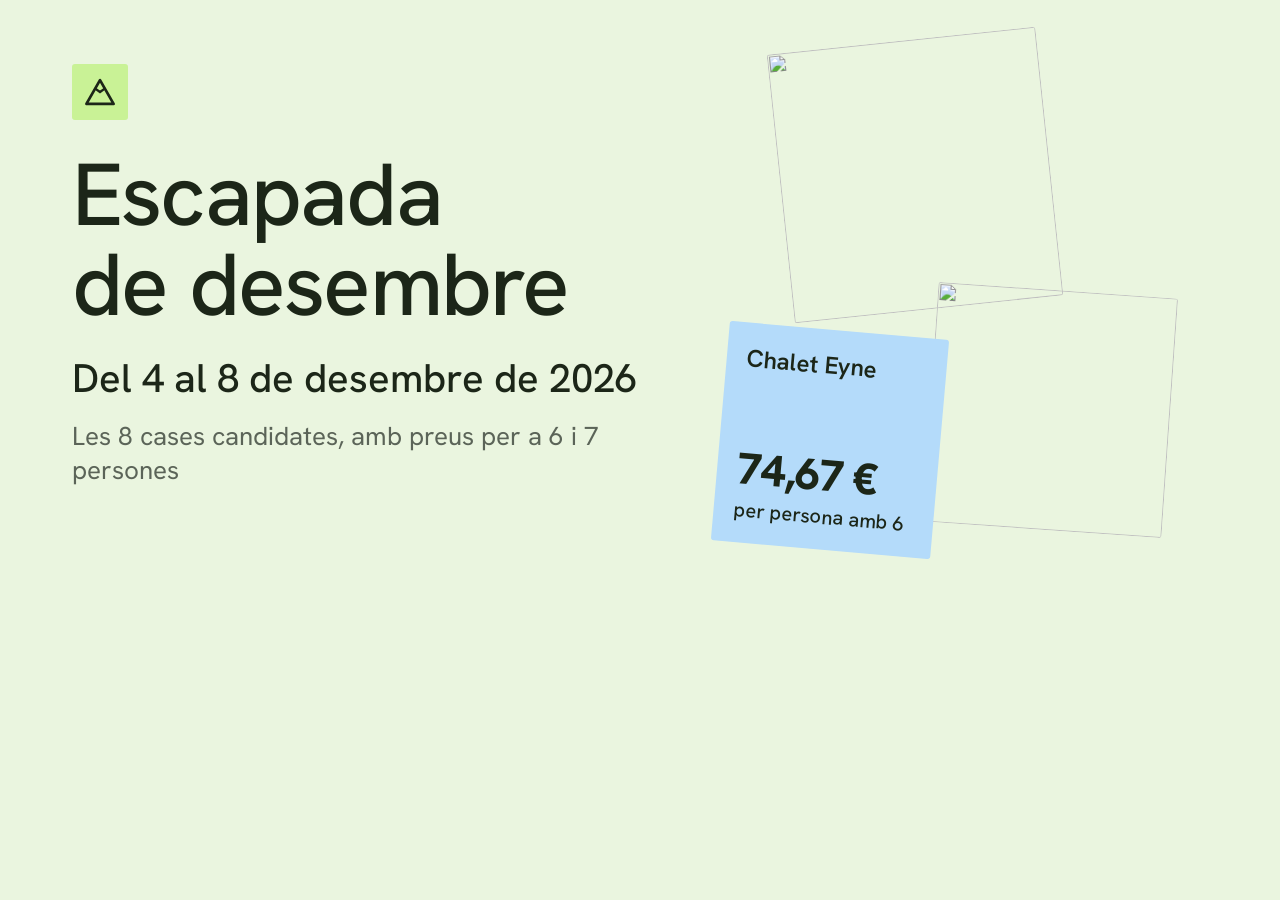
==== eines/compartir.html @ bdacfcda "Primera versió de la web" ====
<!doctype html>
<html lang="ca">
<head>
<meta charset="utf-8">
<title>Imatge per compartir (1200 × 630)</title>
<link rel="stylesheet" href="https://fonts.googleapis.com/css2?family=Hanken+Grotesk:wght@500;600;800&display=swap">
<style>
  /* Valors de DESIGN.md, apartat 9.12 */
  html, body { margin: 0; }
  body { width: 1200px; height: 630px; overflow: hidden; background: #EAF5DF; color: #1C2618; font-family: "Hanken Grotesk", "Helvetica Neue", Arial, sans-serif; position: relative; }
  .logo { position: absolute; left: 72px; top: 64px; width: 56px; height: 56px; background: #C9F296; border-radius: 3px; display: grid; place-items: center; }
  .logo svg { width: 34px; height: 34px; }
  h1 { position: absolute; left: 72px; top: 150px; margin: 0; font-size: 88px; font-weight: 500; letter-spacing: -.02em; line-height: 1.02; }
  .dates { position: absolute; left: 72px; top: 352px; margin: 0; font-size: 40px; font-weight: 500; }
  .sub { position: absolute; left: 72px; top: 420px; margin: 0; font-size: 26px; color: #5B6458; max-width: 560px; line-height: 1.3; }
  .peca { position: absolute; border-radius: 3px; overflow: hidden; }
  .peca img { width: 100%; height: 100%; object-fit: cover; display: block; }
  .etq { position: absolute; width: 220px; height: 220px; padding: 20px; box-sizing: border-box; border-radius: 3px; display: flex; flex-direction: column; justify-content: space-between; }
  .etq b { font-size: 24px; font-weight: 600; }
  .etq span { font-size: 44px; font-weight: 800; letter-spacing: -.02em; line-height: 1; }
  .etq small { display: block; font-size: 20px; font-weight: 500; margin-top: 6px; }
</style>
</head>
<body>
  <div class="logo"><svg viewBox="0 0 20 20"><path d="M10 3 2 17h16z" fill="none" stroke="#1C2618" stroke-width="1.6" stroke-linejoin="round"/><path d="M7.2 8 10 10l2.8-2" fill="none" stroke="#1C2618" stroke-width="1.4"/></svg></div>
  <h1>Escapada<br>de desembre</h1>
  <p class="dates">Del 4 al 8 de desembre de 2026</p>
  <p class="sub">Les 8 cases candidates, amb preus per a 6 i 7 persones</p>
  <div class="peca" style="left:780px;top:40px;width:270px;height:270px;transform:rotate(-6deg)"><img src="https://a0.muscache.com/im/pictures/8533942c-5705-467f-9973-4bab1d1ab0c2.jpg?im_w=720" alt=""></div>
  <div class="peca" style="left:930px;top:290px;width:240px;height:240px;transform:rotate(4deg)"><img src="https://a0.muscache.com/im/pictures/9cd1e7f0-64f7-45cd-987d-617d40b9e5a1.jpg?im_w=720" alt=""></div>
  <div class="etq" style="left:720px;top:330px;background:#B4DBFA;transform:rotate(5deg);z-index:2"><b>Chalet Eyne</b><div><span>74,67 €</span><small>per persona amb 6</small></div></div>
</body>
</html>
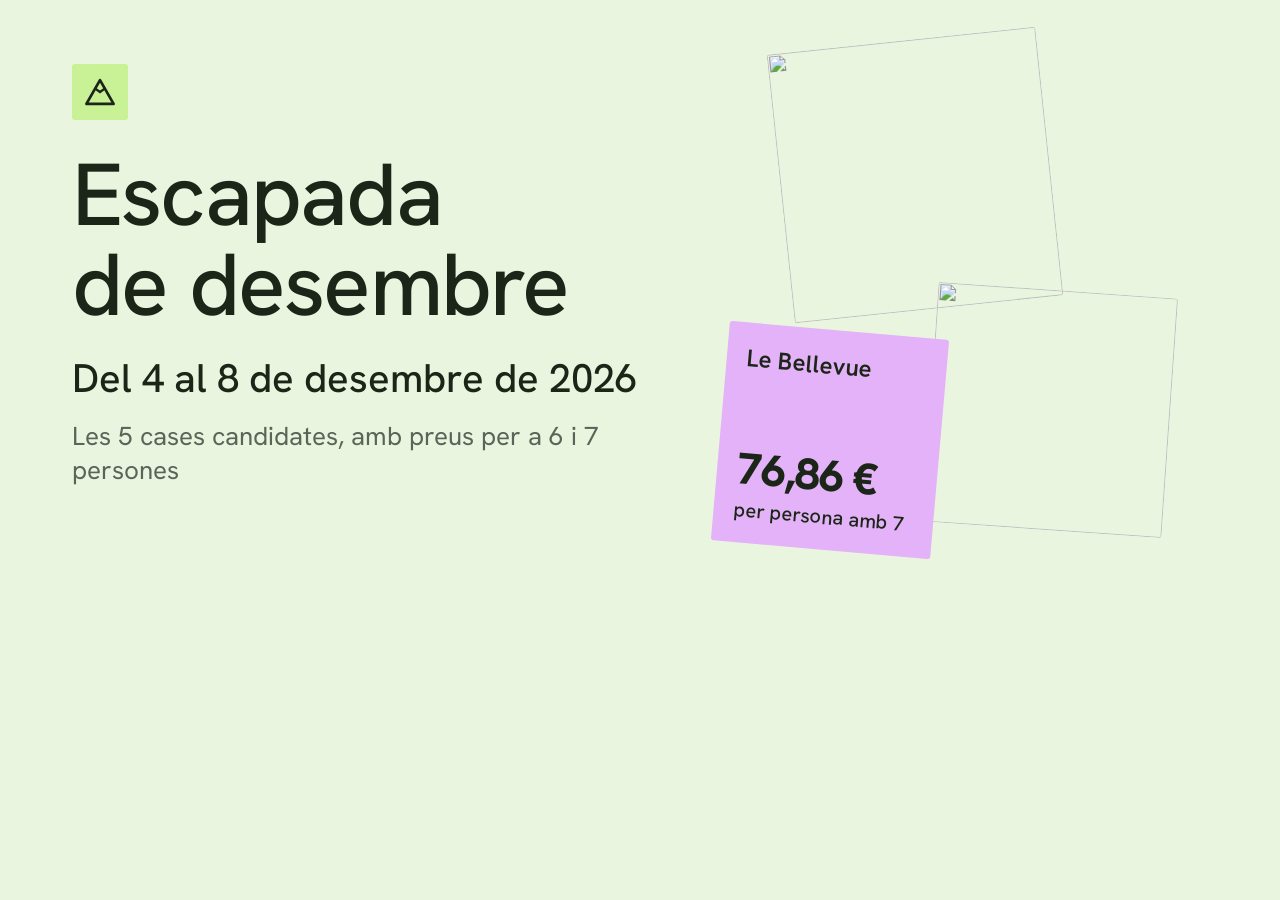
==== commit 88b78477: "Web multipàgina, només cases de 7 places i votació amb Supabase - Una pàgina per secció (resum, case" ====
--- a/eines/compartir.html
+++ b/eines/compartir.html
@@ -25,9 +25,9 @@
   <div class="logo"><svg viewBox="0 0 20 20"><path d="M10 3 2 17h16z" fill="none" stroke="#1C2618" stroke-width="1.6" stroke-linejoin="round"/><path d="M7.2 8 10 10l2.8-2" fill="none" stroke="#1C2618" stroke-width="1.4"/></svg></div>
   <h1>Escapada<br>de desembre</h1>
   <p class="dates">Del 4 al 8 de desembre de 2026</p>
-  <p class="sub">Les 8 cases candidates, amb preus per a 6 i 7 persones</p>
+  <p class="sub">Les 5 cases candidates, amb preus per a 6 i 7 persones</p>
   <div class="peca" style="left:780px;top:40px;width:270px;height:270px;transform:rotate(-6deg)"><img src="https://a0.muscache.com/im/pictures/8533942c-5705-467f-9973-4bab1d1ab0c2.jpg?im_w=720" alt=""></div>
-  <div class="peca" style="left:930px;top:290px;width:240px;height:240px;transform:rotate(4deg)"><img src="https://a0.muscache.com/im/pictures/9cd1e7f0-64f7-45cd-987d-617d40b9e5a1.jpg?im_w=720" alt=""></div>
-  <div class="etq" style="left:720px;top:330px;background:#B4DBFA;transform:rotate(5deg);z-index:2"><b>Chalet Eyne</b><div><span>74,67 €</span><small>per persona amb 6</small></div></div>
+  <div class="peca" style="left:930px;top:290px;width:240px;height:240px;transform:rotate(4deg)"><img src="https://a0.muscache.com/im/pictures/prohost-api/Hosting-1156383494414810590/original/4daeace7-8ac4-4288-9c36-fa1cbea00c38.jpeg?im_w=720" alt=""></div>
+  <div class="etq" style="left:720px;top:330px;background:#E3B2F8;transform:rotate(5deg);z-index:2"><b>Le Bellevue</b><div><span>76,86 €</span><small>per persona amb 7</small></div></div>
 </body>
 </html>
